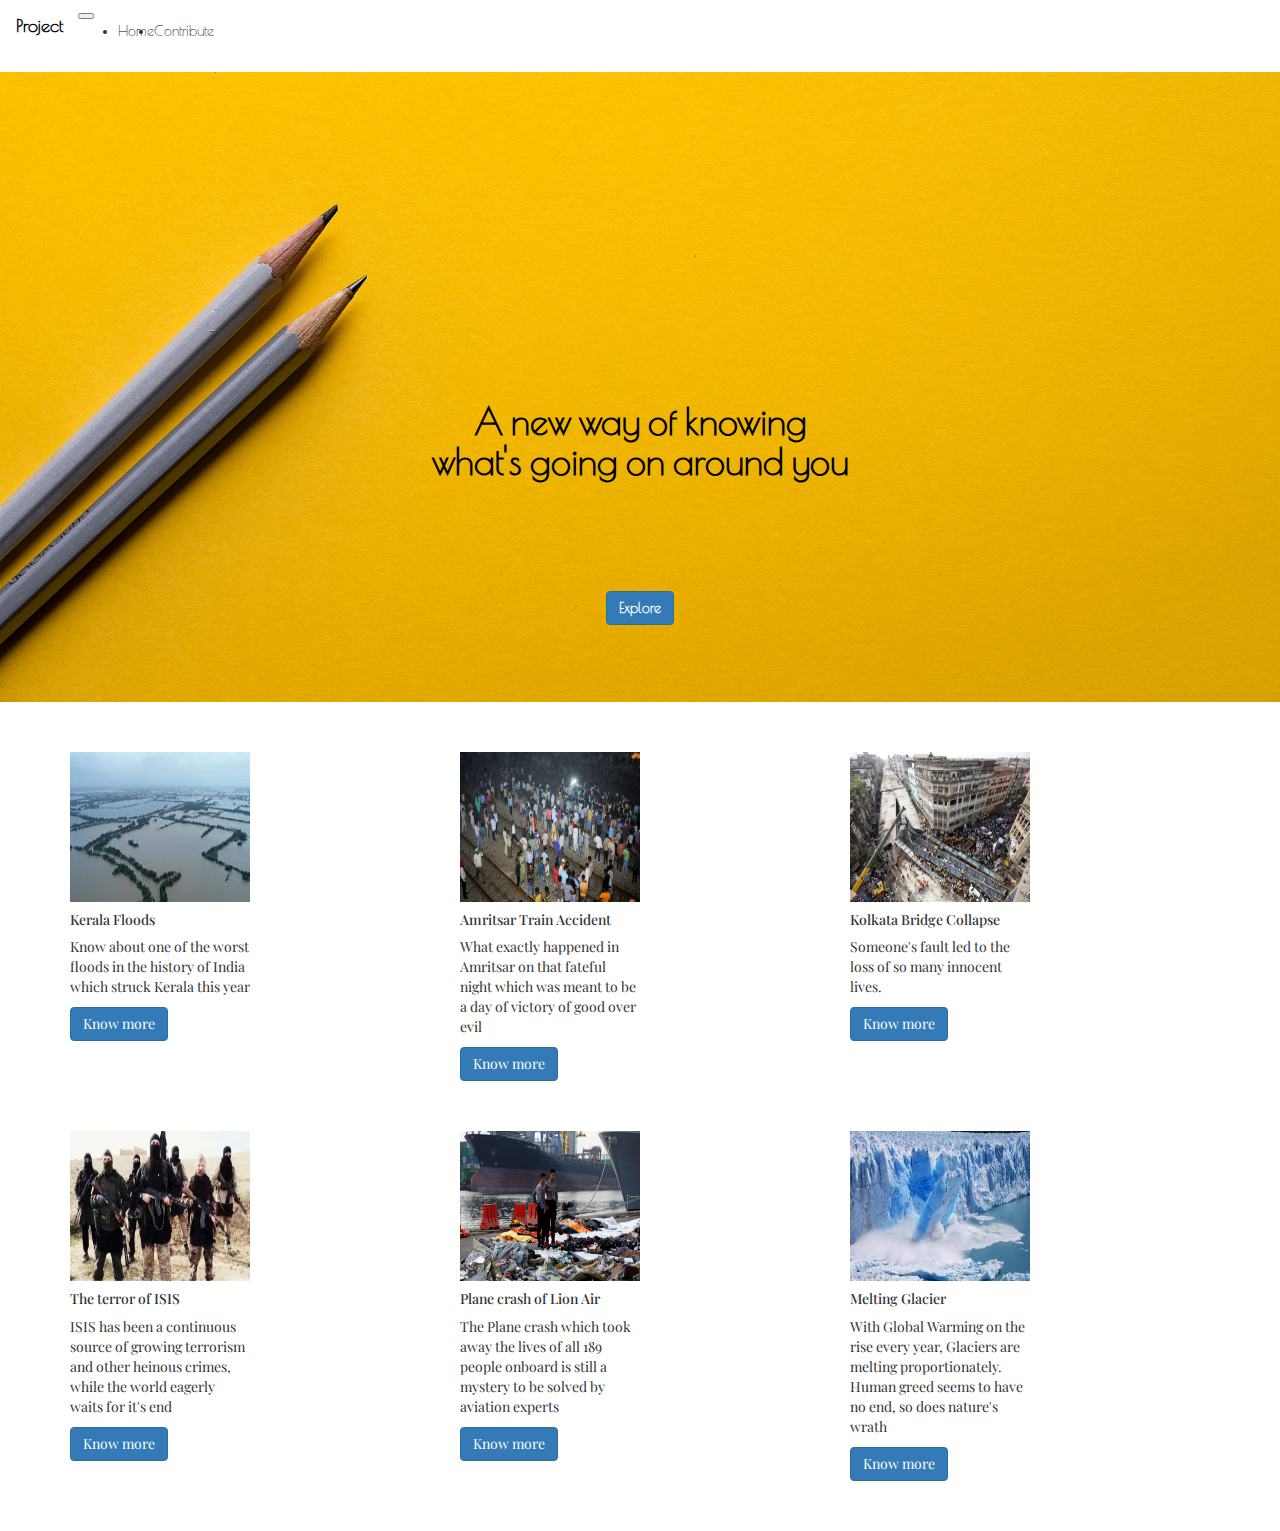
==== home.html @ 92035dcd "Almost completed UI and added submit and landing page" ====
<!DOCTYPE html>
<html>
<head>
    <meta charset="utf-8">
    <meta http-equiv="X-UA-Compatible" content="IE=edge">
    <meta name="viewport" content="width=device-width, initial-scale=1">
    <meta content="749113595662-95968ckdj5lsipn3ui5gjhvfhfrm4gre.apps.googleusercontent.com">
    <!-- Bootstrap 4 ka code-->
    <!-- Latest compiled and minified CSS -->
    <link rel="stylesheet" href="https://stackpath.bootstrapcdn.com/bootstrap/4.1.1/css/bootstrap.min.css" integrity="sha384-WskhaSGFgHYWDcbwN70/dfYBj47jz9qbsMId/iRN3ewGhXQFZCSftd1LZCfmhktB" crossorigin="anonymous">

    <link rel='stylesheet' href='https://use.fontawesome.com/releases/v5.4.2/css/all.css' integrity='sha384-/rXc/GQVaYpyDdyxK+ecHPVYJSN9bmVFBvjA/9eOB+pb3F2w2N6fc5qB9Ew5yIns' crossorigin='anonymous'>

    <link href="https://fonts.googleapis.com/css?family=Playfair+Display|Poiret+One" rel="stylesheet"> 

    <script src="https://ajax.googleapis.com/ajax/libs/jquery/3.3.1/jquery.min.js"></script>
    <script src="https://maxcdn.bootstrapcdn.com/bootstrap/4.1.0/js/bootstrap.min.js"></script>
    <link rel="stylesheet" href="//maxcdn.bootstrapcdn.com/bootstrap/3.3.2/css/bootstrap.min.css">
    <script src="https://code.jquery.com/jquery-2.1.3.min.js"></script>

    <!--Personal CSS file-->
    <link rel="stylesheet" type="text/css" href="style.css">

    <title>Home</title>
</head>
<body>
	<nav class="navbar fixed-top navbar-expand-lg navbar-dark scrolling-navbar">
        <a class="navbar-brand" href="#"style="color: black;"><strong>Project</strong></a>
        <button class="navbar-toggler" type="button" data-toggle="collapse" data-target="#navbarSupportedContent" aria-controls="navbarSupportedContent" aria-expanded="false" aria-label="Toggle navigation">
            <span class="navbar-toggler-icon"></span>
        </button>
        <div class="collapse navbar-collapse" id="navbarSupportedContent">
            <ul class="navbar-nav mr-auto">
                <li class="nav-item active">
                    <a class="nav-link" href="home.html" style="color: black;">Home <span class="sr-only">(current)</span></a>
                </li>
                <li class="nav-item">
                    <a class="nav-link" href="submit.html"style="color: black;">Contribute</a>
                </li>
            </ul>
        </div>
    </nav>
    <div class="container-fluid header-class-home">
        <div class="text-center" style="padding-top: 250px;">
            <div style="color: white;">
            	
                <h1 class="text-holder" style="font-family: 'Poiret One', cursive; color:black; padding-top: 60px"><b>A new way of knowing <br> what's going on around you</b></h1>
                <button class="btn btn-primary" style="margin-top: 100px;font-family: 'Poiret One', cursive;"onclick="window.location.href='#articles'"><b>Explore   <a class="fas fa-chevron-right" style="color: white;"></a></b></button>
            
            </div>
        </div>
    </div>
    <div class="container" id="articles">
    	<div class="row" style="margin-bottom: 50px;margin-top: 50px;">
    		<div class="col-md-4 col-4">
    			<div class="card" style="width: 18rem;">
  					<img class="card-img-top" src="img.jpeg" alt="Card image cap" style="width: 100%; height: 150px;">
  					<div class="card-body">
    					<h5 class="card-title">Kerala Floods</h5>
    					<p class="card-text">Know about one of the worst floods in the history of India which struck Kerala this year</p>
    					<a href="index.html" class="btn btn-primary">Know more</a>
  					</div>
				</div>
    		</div>
    		<div class="col-md-4 col-4">
    			<div class="card" style="width: 18rem;">
  					<img class="card-img-top" src="amritsar.jpg" alt="Card image cap" style="width: 100%; height: 150px;">
  					<div class="card-body">
    					<h5 class="card-title">Amritsar Train Accident</h5>
    					<p class="card-text">What exactly happened in Amritsar on that fateful night which was meant to be a day of victory of good over evil</p>
    					<a href="#" class="btn btn-primary">Know more</a>
  					</div>
				</div>
    		</div>
    		<div class="col-md-4 col-4">
    			<div class="card" style="width: 18rem;">
  					<img class="card-img-top" src="bridge.jpg" alt="Card image cap" style="width: 100%; height: 150px;">
  					<div class="card-body">
    					<h5 class="card-title">Kolkata Bridge Collapse</h5>
    					<p class="card-text">Someone's fault led to the loss of so many innocent lives. </p>
    					<a href="#" class="btn btn-primary">Know more</a>
  					</div>
				</div>
    		</div>
    	</div>
    	<div class="row" style="margin-bottom: 50px;">
    		<div class="col-md-4 col-4">
    			<div class="card" style="width: 18rem;">
  					<img class="card-img-top" src="isis.jpg" alt="Card image cap" style="width: 100%; height: 150px;">
  					<div class="card-body">
    					<h5 class="card-title">The terror of ISIS</h5>
    					<p class="card-text">ISIS has been a continuous source of growing terrorism and other heinous crimes, while the world eagerly waits for it's end</p>
    					<a href="#" class="btn btn-primary">Know more</a>
  					</div>
				</div>
    		</div>
    		<div class="col-md-4 col-4">
    			<div class="card" style="width: 18rem;">
  					<img class="card-img-top" src="lion-air.jpeg" alt="Card image cap" style="width: 100%; height: 150px;">
  					<div class="card-body">
    					<h5 class="card-title">Plane crash of Lion Air</h5>
    					<p class="card-text">The Plane crash which took away the lives of all 189 people onboard is still a mystery to be solved by aviation experts</p>
    					<a href="#" class="btn btn-primary">Know more</a>
  					</div>
				</div>
    		</div>
    		<div class="col-md-4 col-4">
    			<div class="card" style="width: 18rem;">
  					<img class="card-img-top" src="glacier.jpeg" alt="Card image cap" style="width: 100%; height: 150px;">
  					<div class="card-body">
    					<h5 class="card-title">Melting Glacier</h5>
    					<p class="card-text">With Global Warming on the rise every year, Glaciers are melting proportionately. Human greed seems to have no end, so does nature's wrath</p>
    					<a href="#" class="btn btn-primary">Know more</a>
  					</div>
				</div>
    		</div>
    	</div>
    </div>
</body>
</html>
---- style.css ----
.header-class{
	background-image: url(img3.jpeg);
	background-size: cover;
	width: 100%;
	height: 450px;
 	position: relative;
}
.header-class-home{
  background-image: url(bg-img.jpg);
  background-size: cover;
  width: 100%;
  height: 630px;
  position: relative;
}
.inner-header{

 position:absolute;
  top:0;
   left:0;
   width:100%;
   height:100%;
   background-color:black;
   opacity: 0.3; 
}
.navbar{
	font-family: 'Poiret One', cursive;
}
body{
	font-family: 'Playfair Display', serif;
}
.card{
	border-radius: 10px;
}
h2 span { 
   color: white; 
   font: bold 20px/30px Helvetica, Sans-Serif; 
   letter-spacing: -1px;  
   background: rgb(0, 0, 0); /* fallback color */
   background: rgba(0, 0, 0, 0.7);
   padding: 10px; 
}
h2 span.spacer {
   padding:0 5px;
}
h2 { 
   position: absolute; 
   bottom: 30px; 
   left: 0; 
   width: 100%; 
}
                
.view {
    background: url("https://mdbootstrap.com/img/Photos/Others/img (40).jpg")no-repeat center center;
}
    
.navbar {
    background-color: transparent;
}

.top-nav-collapse {
    background-color: #4285F4;
}

@media only screen and (max-width: 768px) {
    .navbar {
        background-color: transparent;
    }
}
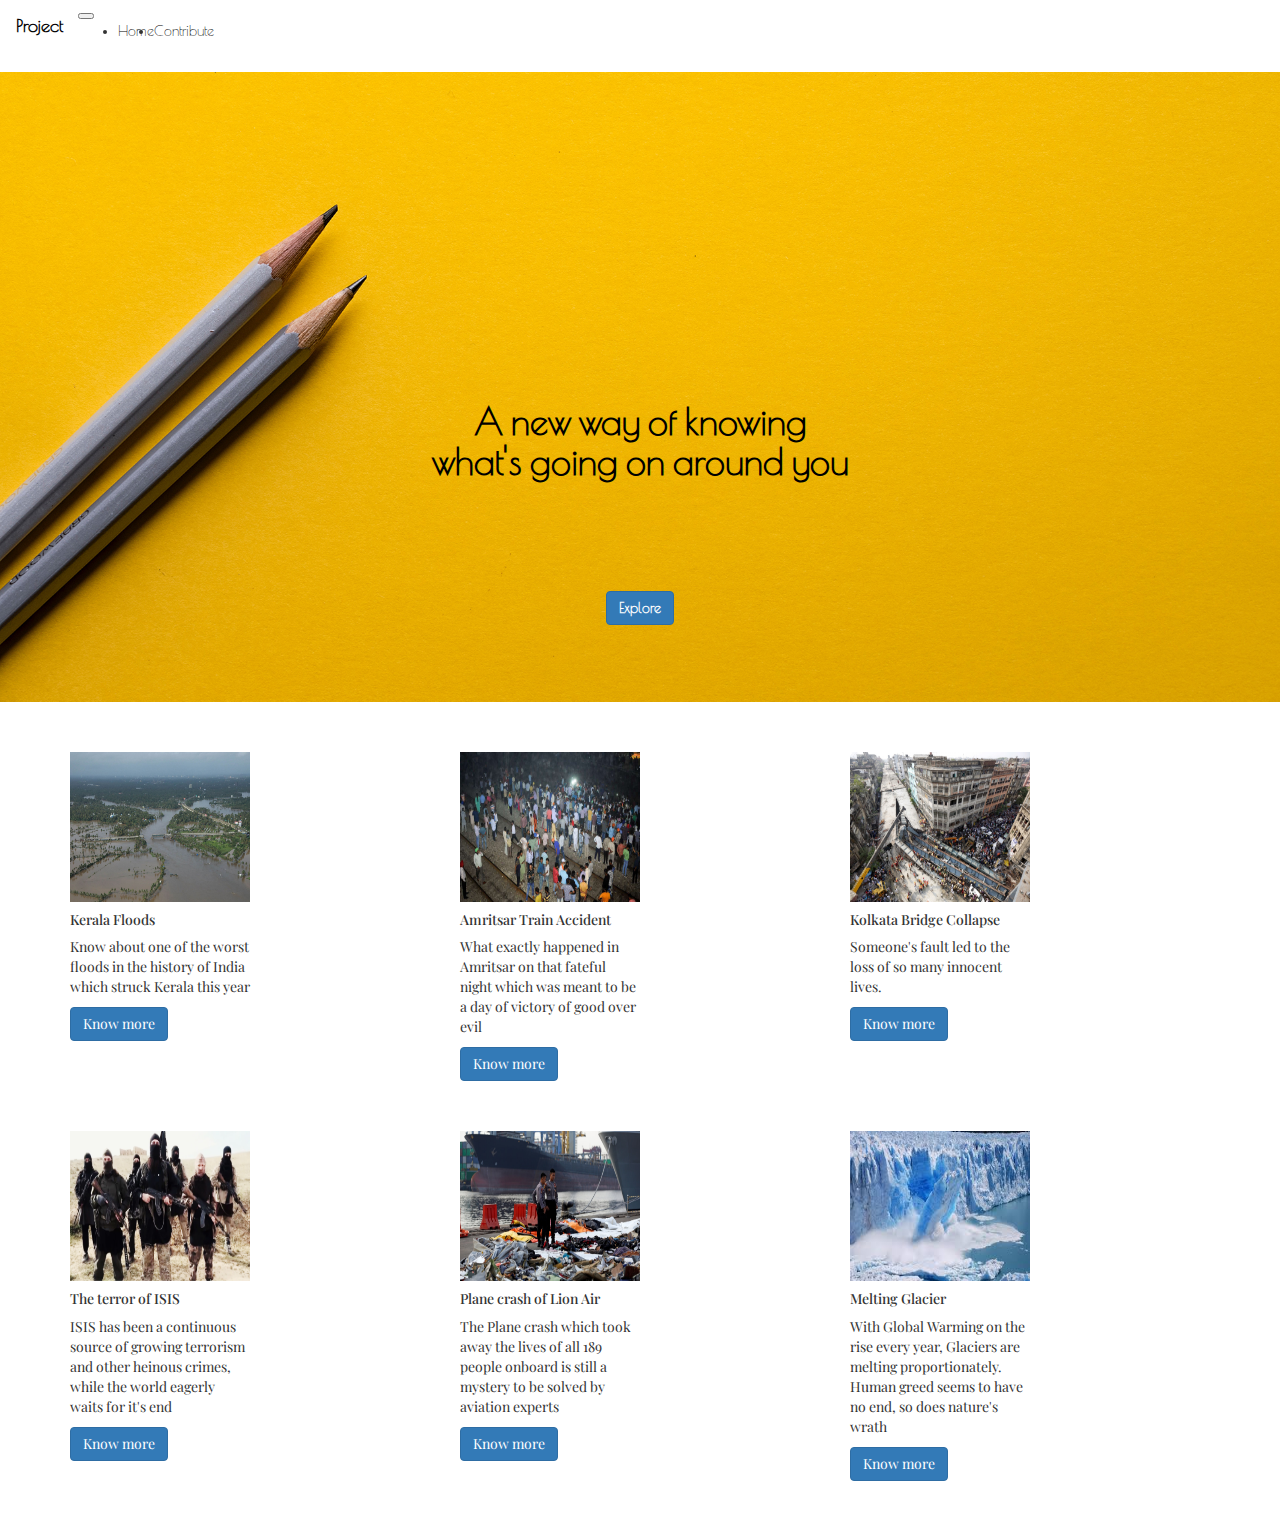
==== commit 8a1c2618: "Full functional" ====
--- a/home.html
+++ b/home.html
@@ -1,120 +1,125 @@
-<!DOCTYPE html>
-<html>
-<head>
-    <meta charset="utf-8">
-    <meta http-equiv="X-UA-Compatible" content="IE=edge">
-    <meta name="viewport" content="width=device-width, initial-scale=1">
-    <meta content="749113595662-95968ckdj5lsipn3ui5gjhvfhfrm4gre.apps.googleusercontent.com">
-    <!-- Bootstrap 4 ka code-->
-    <!-- Latest compiled and minified CSS -->
-    <link rel="stylesheet" href="https://stackpath.bootstrapcdn.com/bootstrap/4.1.1/css/bootstrap.min.css" integrity="sha384-WskhaSGFgHYWDcbwN70/dfYBj47jz9qbsMId/iRN3ewGhXQFZCSftd1LZCfmhktB" crossorigin="anonymous">
-
-    <link rel='stylesheet' href='https://use.fontawesome.com/releases/v5.4.2/css/all.css' integrity='sha384-/rXc/GQVaYpyDdyxK+ecHPVYJSN9bmVFBvjA/9eOB+pb3F2w2N6fc5qB9Ew5yIns' crossorigin='anonymous'>
-
-    <link href="https://fonts.googleapis.com/css?family=Playfair+Display|Poiret+One" rel="stylesheet"> 
-
-    <script src="https://ajax.googleapis.com/ajax/libs/jquery/3.3.1/jquery.min.js"></script>
-    <script src="https://maxcdn.bootstrapcdn.com/bootstrap/4.1.0/js/bootstrap.min.js"></script>
-    <link rel="stylesheet" href="//maxcdn.bootstrapcdn.com/bootstrap/3.3.2/css/bootstrap.min.css">
-    <script src="https://code.jquery.com/jquery-2.1.3.min.js"></script>
-
-    <!--Personal CSS file-->
-    <link rel="stylesheet" type="text/css" href="style.css">
-
-    <title>Home</title>
-</head>
-<body>
-	<nav class="navbar fixed-top navbar-expand-lg navbar-dark scrolling-navbar">
-        <a class="navbar-brand" href="#"style="color: black;"><strong>Project</strong></a>
-        <button class="navbar-toggler" type="button" data-toggle="collapse" data-target="#navbarSupportedContent" aria-controls="navbarSupportedContent" aria-expanded="false" aria-label="Toggle navigation">
-            <span class="navbar-toggler-icon"></span>
-        </button>
-        <div class="collapse navbar-collapse" id="navbarSupportedContent">
-            <ul class="navbar-nav mr-auto">
-                <li class="nav-item active">
-                    <a class="nav-link" href="home.html" style="color: black;">Home <span class="sr-only">(current)</span></a>
-                </li>
-                <li class="nav-item">
-                    <a class="nav-link" href="submit.html"style="color: black;">Contribute</a>
-                </li>
-            </ul>
-        </div>
-    </nav>
-    <div class="container-fluid header-class-home">
-        <div class="text-center" style="padding-top: 250px;">
-            <div style="color: white;">
-            	
-                <h1 class="text-holder" style="font-family: 'Poiret One', cursive; color:black; padding-top: 60px"><b>A new way of knowing <br> what's going on around you</b></h1>
-                <button class="btn btn-primary" style="margin-top: 100px;font-family: 'Poiret One', cursive;"onclick="window.location.href='#articles'"><b>Explore   <a class="fas fa-chevron-right" style="color: white;"></a></b></button>
-            
-            </div>
-        </div>
-    </div>
-    <div class="container" id="articles">
-    	<div class="row" style="margin-bottom: 50px;margin-top: 50px;">
-    		<div class="col-md-4 col-4">
-    			<div class="card" style="width: 18rem;">
-  					<img class="card-img-top" src="img.jpeg" alt="Card image cap" style="width: 100%; height: 150px;">
-  					<div class="card-body">
-    					<h5 class="card-title">Kerala Floods</h5>
-    					<p class="card-text">Know about one of the worst floods in the history of India which struck Kerala this year</p>
-    					<a href="index.html" class="btn btn-primary">Know more</a>
-  					</div>
-				</div>
-    		</div>
-    		<div class="col-md-4 col-4">
-    			<div class="card" style="width: 18rem;">
-  					<img class="card-img-top" src="amritsar.jpg" alt="Card image cap" style="width: 100%; height: 150px;">
-  					<div class="card-body">
-    					<h5 class="card-title">Amritsar Train Accident</h5>
-    					<p class="card-text">What exactly happened in Amritsar on that fateful night which was meant to be a day of victory of good over evil</p>
-    					<a href="#" class="btn btn-primary">Know more</a>
-  					</div>
-				</div>
-    		</div>
-    		<div class="col-md-4 col-4">
-    			<div class="card" style="width: 18rem;">
-  					<img class="card-img-top" src="bridge.jpg" alt="Card image cap" style="width: 100%; height: 150px;">
-  					<div class="card-body">
-    					<h5 class="card-title">Kolkata Bridge Collapse</h5>
-    					<p class="card-text">Someone's fault led to the loss of so many innocent lives. </p>
-    					<a href="#" class="btn btn-primary">Know more</a>
-  					</div>
-				</div>
-    		</div>
-    	</div>
-    	<div class="row" style="margin-bottom: 50px;">
-    		<div class="col-md-4 col-4">
-    			<div class="card" style="width: 18rem;">
-  					<img class="card-img-top" src="isis.jpg" alt="Card image cap" style="width: 100%; height: 150px;">
-  					<div class="card-body">
-    					<h5 class="card-title">The terror of ISIS</h5>
-    					<p class="card-text">ISIS has been a continuous source of growing terrorism and other heinous crimes, while the world eagerly waits for it's end</p>
-    					<a href="#" class="btn btn-primary">Know more</a>
-  					</div>
-				</div>
-    		</div>
-    		<div class="col-md-4 col-4">
-    			<div class="card" style="width: 18rem;">
-  					<img class="card-img-top" src="lion-air.jpeg" alt="Card image cap" style="width: 100%; height: 150px;">
-  					<div class="card-body">
-    					<h5 class="card-title">Plane crash of Lion Air</h5>
-    					<p class="card-text">The Plane crash which took away the lives of all 189 people onboard is still a mystery to be solved by aviation experts</p>
-    					<a href="#" class="btn btn-primary">Know more</a>
-  					</div>
-				</div>
-    		</div>
-    		<div class="col-md-4 col-4">
-    			<div class="card" style="width: 18rem;">
-  					<img class="card-img-top" src="glacier.jpeg" alt="Card image cap" style="width: 100%; height: 150px;">
-  					<div class="card-body">
-    					<h5 class="card-title">Melting Glacier</h5>
-    					<p class="card-text">With Global Warming on the rise every year, Glaciers are melting proportionately. Human greed seems to have no end, so does nature's wrath</p>
-    					<a href="#" class="btn btn-primary">Know more</a>
-  					</div>
-				</div>
-    		</div>
-    	</div>
-    </div>
-</body>
+<!DOCTYPE html>
+<html>
+
+<head>
+    <meta charset="utf-8">
+    <meta http-equiv="X-UA-Compatible" content="IE=edge">
+    <meta name="viewport" content="width=device-width, initial-scale=1">
+    <meta content="749113595662-95968ckdj5lsipn3ui5gjhvfhfrm4gre.apps.googleusercontent.com">
+    <!-- Bootstrap 4 ka code-->
+    <!-- Latest compiled and minified CSS -->
+    <script src="https://ajax.googleapis.com/ajax/libs/jquery/3.3.1/jquery.min.js"></script>
+    <script src="https://maxcdn.bootstrapcdn.com/bootstrap/4.1.0/js/bootstrap.min.js"></script>
+    <script src="https://code.jquery.com/jquery-2.1.3.min.js"></script>
+
+    <link rel="stylesheet" href="https://stackpath.bootstrapcdn.com/bootstrap/4.1.1/css/bootstrap.min.css" integrity="sha384-WskhaSGFgHYWDcbwN70/dfYBj47jz9qbsMId/iRN3ewGhXQFZCSftd1LZCfmhktB" crossorigin="anonymous">
+
+    <link rel="stylesheet" href="//maxcdn.bootstrapcdn.com/bootstrap/3.3.2/css/bootstrap.min.css">
+    <link rel='stylesheet' href='https://use.fontawesome.com/releases/v5.4.2/css/all.css' integrity='sha384-/rXc/GQVaYpyDdyxK+ecHPVYJSN9bmVFBvjA/9eOB+pb3F2w2N6fc5qB9Ew5yIns' crossorigin='anonymous'>
+
+    <link href="https://fonts.googleapis.com/css?family=Playfair+Display|Poiret+One" rel="stylesheet">
+
+
+
+    <!--Personal CSS file-->
+    <link rel="stylesheet" type="text/css" href="style.css">
+
+    <title>Home</title>
+</head>
+
+<body>
+    <nav class="navbar fixed-top navbar-expand-lg navbar-dark scrolling-navbar">
+        <a class="navbar-brand" href="#" style="color: black;"><strong>Project</strong></a>
+        <button class="navbar-toggler" type="button" data-toggle="collapse" data-target="#navbarSupportedContent" aria-controls="navbarSupportedContent" aria-expanded="false" aria-label="Toggle navigation">
+            <span class="navbar-toggler-icon"></span>
+        </button>
+        <div class="collapse navbar-collapse" id="navbarSupportedContent">
+            <ul class="navbar-nav mr-auto">
+                <li class="nav-item active">
+                    <a class="nav-link" href="home.html" style="color: black;">Home <span class="sr-only">(current)</span></a>
+                </li>
+                <li class="nav-item">
+                    <a class="nav-link" href="submit.html" style="color: black;">Contribute</a>
+                </li>
+            </ul>
+        </div>
+    </nav>
+    <div class="container-fluid header-class-home">
+        <div class="text-center" style="padding-top: 250px;">
+            <div style="color: white;">
+
+                <h1 class="text-holder" style="font-family: 'Poiret One', cursive; color:black; padding-top: 60px"><b>A new way of knowing <br> what's going on around you</b></h1>
+                <button class="btn btn-primary" style="margin-top: 100px;font-family: 'Poiret One', cursive;" onclick="window.location.href='#articles'"><b>Explore   <a class="fas fa-chevron-right" style="color: white;"></a></b></button>
+
+            </div>
+        </div>
+    </div>
+    <div class="container" id="articles">
+        <div class="row" style="margin-bottom: 50px;margin-top: 50px;">
+            <div class="col-md-4 col-4">
+                <div class="card" style="width: 18rem;">
+                    <img class="card-img-top" src="img2.jpg" alt="Card image cap" style="width: 100%; height: 150px;">
+                    <div class="card-body">
+                        <h5 class="card-title">Kerala Floods</h5>
+                        <p class="card-text">Know about one of the worst floods in the history of India which struck Kerala this year</p>
+                        <a href="index.html?data=kerela flood&image=img2.jpg&title=Kerala Floods&text=Know about one of the worst floods in the history of India which struck Kerala this year" class="btn btn-primary">Know more</a>
+                    </div>
+                </div>
+            </div>
+            <div class="col-md-4 col-4">
+                <div class="card" style="width: 18rem;">
+                    <img class="card-img-top" src="amritsar.jpg" alt="Card image cap" style="width: 100%; height: 150px;">
+                    <div class="card-body">
+                        <h5 class="card-title">Amritsar Train Accident</h5>
+                        <p class="card-text">What exactly happened in Amritsar on that fateful night which was meant to be a day of victory of good over evil</p>
+                        <a href="index.html?data=amritsar train accident&image=amritsar.jpg&title=Amritsar Train Accident&text=What exactly happened in Amritsar on that fateful night which was meant to be a day of victory of good over evil" class="btn btn-primary">Know more</a>
+                    </div>
+                </div>
+            </div>
+            <div class="col-md-4 col-4">
+                <div class="card" style="width: 18rem;">
+                    <img class="card-img-top" src="bridge.jpg" alt="Card image cap" style="width: 100%; height: 150px;">
+                    <div class="card-body">
+                        <h5 class="card-title">Kolkata Bridge Collapse</h5>
+                        <p class="card-text">Someone's fault led to the loss of so many innocent lives. </p>
+                        <a href="index.html?data=kolkata bridge collapse&image=bridge.jpg&title=Kolkata Bridge Collapse&text=Someone's fault led to the loss of so many innocent lives." class="btn btn-primary">Know more</a>
+                    </div>
+                </div>
+            </div>
+        </div>
+        <div class="row" style="margin-bottom: 50px;">
+            <div class="col-md-4 col-4">
+                <div class="card" style="width: 18rem;">
+                    <img class="card-img-top" src="isis.jpg" alt="Card image cap" style="width: 100%; height: 150px;">
+                    <div class="card-body">
+                        <h5 class="card-title">The terror of ISIS</h5>
+                        <p class="card-text">ISIS has been a continuous source of growing terrorism and other heinous crimes, while the world eagerly waits for it's end</p>
+                        <a href="index.html?data=terror of isis&image=isis.jpg&title=The terror of ISIS&text=ISIS has been a continuous source of growing terrorism and other heinous crimes, while the world eagerly waits for it's end" class="btn btn-primary">Know more</a>
+                    </div>
+                </div>
+            </div>
+            <div class="col-md-4 col-4">
+                <div class="card" style="width: 18rem;">
+                    <img class="card-img-top" src="lion-air.jpeg" alt="Card image cap" style="width: 100%; height: 150px;">
+                    <div class="card-body">
+                        <h5 class="card-title">Plane crash of Lion Air</h5>
+                        <p class="card-text">The Plane crash which took away the lives of all 189 people onboard is still a mystery to be solved by aviation experts</p>
+                        <a href="index.html?data=plane crash of lion air&image=lion-air.jpeg&title=Plane crash of Lion Air&text=The Plane crash which took away the lives of all 189 people onboard is still a mystery to be solved by aviation experts" class="btn btn-primary">Know more</a>
+                    </div>
+                </div>
+            </div>
+            <div class="col-md-4 col-4">
+                <div class="card" style="width: 18rem;">
+                    <img class="card-img-top" src="glacier.jpeg" alt="Card image cap" style="width: 100%; height: 150px;">
+                    <div class="card-body">
+                        <h5 class="card-title">Melting Glacier</h5>
+                        <p class="card-text">With Global Warming on the rise every year, Glaciers are melting proportionately. Human greed seems to have no end, so does nature's wrath</p>
+                        <a href="index.html?data=melting glacier with global warming&image=glacier.jpeg&title=Melting Glacier&text=With Global Warming on the rise every year, Glaciers are melting proportionately. Human greed seems to have no end, so does nature's wrath" class="btn btn-primary">Know more</a>
+                    </div>
+                </div>
+            </div>
+        </div>
+    </div>
+</body>
+
 </html>